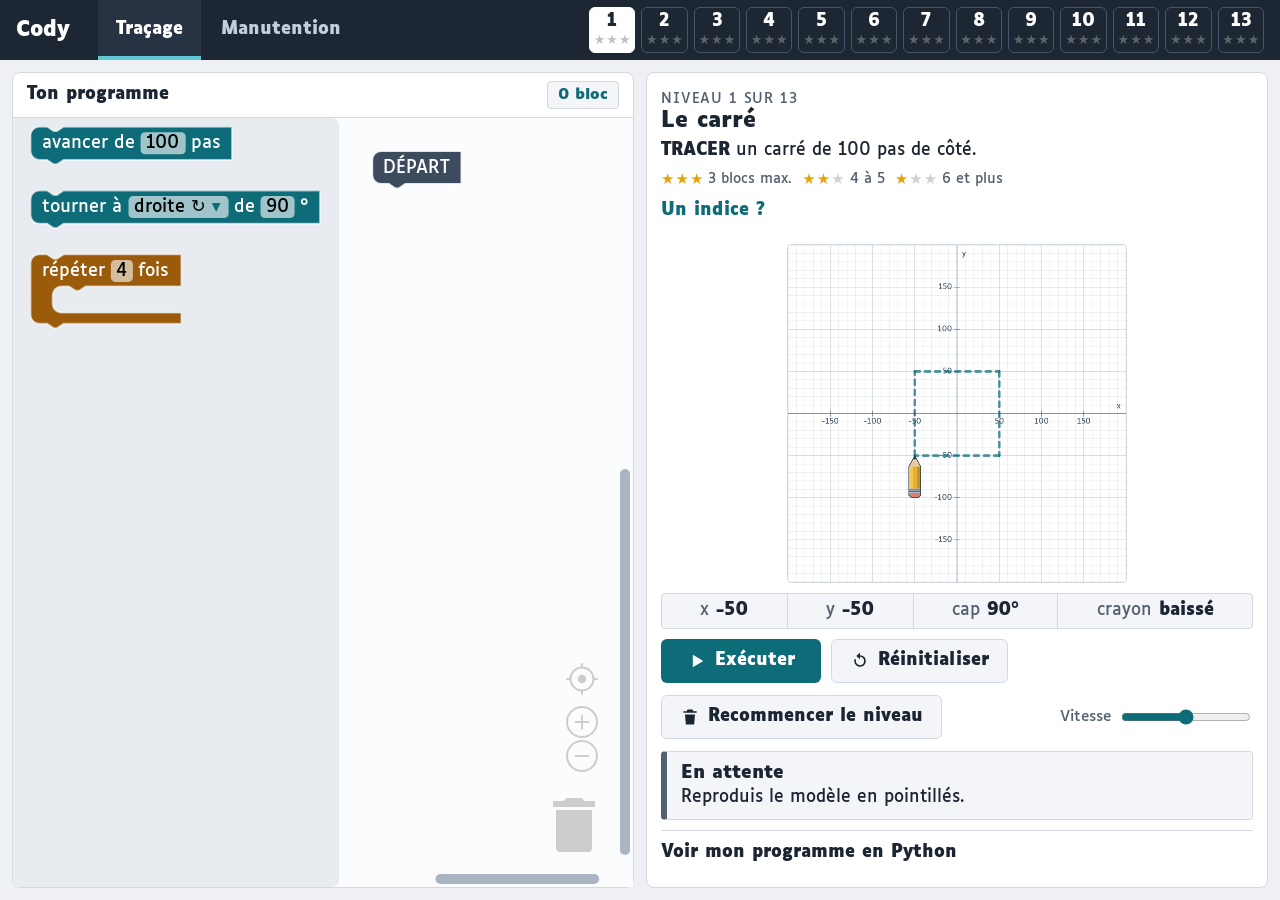
==== index.html @ 6911314e "Cody : ateliers Traçage et Manutention, déploiement Docker - Traçage : 13 niveaux par difficulté cro" ====
<!DOCTYPE html>
<html lang="fr">
<head>
<meta charset="utf-8">
<meta name="viewport" content="width=device-width, initial-scale=1">
<title>Cody — Traçage</title>
<link rel="icon" href="data:,">
<link rel="stylesheet" href="tortue.css">
</head>
<body>
<header class="barre">
  <h1>Cody</h1>
  <nav class="onglets" aria-label="Ateliers">
    <a href="index.html" aria-current="page">Traçage</a>
    <a href="manutention.html">Manutention</a>
  </nav>
  <nav class="niveaux" id="niveaux" aria-label="Niveaux"></nav>
</header>

<main class="jeu">
  <section class="carte" aria-labelledby="titre-prog">
    <div class="carte-tete">
      <h2 id="titre-prog">Ton programme</h2>
      <span class="compteur" id="compteur">0 bloc</span>
    </div>
    <div id="blockly" class="zone-blocs"></div>
  </section>

  <section class="carte carte-travail" aria-labelledby="titre-niveau">
    <div class="consigne">
      <p class="niv-num" id="niv-num">Niveau 1</p>
      <h2 id="titre-niveau">Le carré</h2>
      <p id="texte-niveau"></p>
      <ul class="bareme" id="bareme" aria-label="Barème"></ul>
      <details class="indice" id="bloc-indice"><summary>Un indice ?</summary><p id="texte-indice"></p></details>
    </div>
    <div class="plateau">
      <div class="scene" id="scene">
        <canvas id="c-fond" width="800" height="800" aria-hidden="true"></canvas>
        <canvas id="c-encre" width="800" height="800" aria-hidden="true"></canvas>
        <canvas id="c-dessus" width="800" height="800" role="img" aria-label="Zone de dessin"></canvas>
      </div>
    </div>
    <dl class="releve">
      <div><dt>x</dt><dd id="etat-x">0</dd></div>
      <div><dt>y</dt><dd id="etat-y">0</dd></div>
      <div><dt>cap</dt><dd id="etat-cap">0°</dd></div>
      <div><dt>crayon</dt><dd id="etat-stylo">baissé</dd></div>
    </dl>
    <div class="commandes">
      <button class="btn btn-go" id="lancer" type="button">
        <svg viewBox="0 0 24 24" aria-hidden="true"><path d="M7 4.5v15l12.5-7.5z"/></svg>
        <span>Exécuter</span>
      </button>
      <button class="btn btn-sec" id="effacer" type="button">
        <svg viewBox="0 0 24 24" aria-hidden="true"><path d="M12 5a7 7 0 1 1-6.6 4.7l1.9.6A5 5 0 1 0 12 7v3L7.5 6 12 2z"/></svg>
        <span>Réinitialiser</span>
      </button>
      <button class="btn btn-sec btn-vider" id="vider" type="button">
        <svg viewBox="0 0 24 24" aria-hidden="true"><path d="M9 3h6l1 2h4v2H4V5h4zM6 9h12l-1 12H7z"/></svg>
        <span>Recommencer le niveau</span>
      </button>
      <label class="vitesse">Vitesse
        <input type="range" id="vitesse" min="1" max="5" value="3">
      </label>
    </div>
    <div class="verdict info" id="verdict" aria-live="polite"></div>
    <details class="python">
      <summary>Voir mon programme en Python</summary>
      <div class="python-in">
        <button class="btn btn-mini" id="copier" type="button">Copier</button>
        <pre><code id="code-python"></code></pre>
      </div>
    </details>
  </section>
</main>

<script src="js/blockly_compressed.js"></script>
<script src="js/blockly-fr.js"></script>
<script src="js/atelier.js"></script>
<script src="js/tortue.js"></script>
</body>
</html>
---- tortue.css ----
/*
VOICE  outil d'atelier : sobre, précis, pour des préados, des ados et des adultes.
IDEA   une table traçante et un portique de manutention, avec leurs relevés en direct.
COLOUR ardoise et blanc cassé, un accent bleu pétrole ; vert et rouge réservés au résultat.
TYPE   Luciole partout (lisibilité, élèves dyslexiques), comme dans PlayTP.
*/
@font-face{font-family:Luciole;src:url(fonts/Luciole-Regular.woff2) format("woff2");font-weight:400;font-display:swap}
@font-face{font-family:Luciole;src:url(fonts/Luciole-Bold.woff2) format("woff2");font-weight:700;font-display:swap}
:root{color-scheme:light dark;
  --bg:light-dark(#eef0f3,#0e131a);--carte:light-dark(#ffffff,#181f29);--ink:light-dark(#1c2532,#e5eaf1);
  --doux:light-dark(#53606f,#a3b0c1);--trait:light-dark(#d3d9e1,#2c3746);--fond2:light-dark(#f3f5f8,#212a36);
  --barre:#1d2633;--accent:light-dark(#0e6b78,#5fc8d4);--accent-plein:#0e6b78;
  --ok:light-dark(#176b40,#66d49a);--ok-fond:light-dark(#e6f4ec,#13281e);
  --ko:light-dark(#a82d22,#ff9488);--ko-fond:light-dark(#fbeae8,#2f1a19)}
:root[data-theme=light]{color-scheme:light}:root[data-theme=dark]{color-scheme:dark}
*{box-sizing:border-box;min-width:0}
body{margin:0;background:var(--bg);color:var(--ink);font:17px/1.45 Luciole,system-ui,sans-serif;
  height:100vh;display:flex;flex-direction:column}
h1,h2{margin:0;line-height:1.15;text-wrap:balance}
button,input{font:inherit}
a:focus-visible,button:focus-visible,summary:focus-visible,input:focus-visible{outline:3px solid #f2b633;outline-offset:2px}

/* Barre du haut */
.barre{background:var(--barre);color:#fff;display:flex;flex-wrap:wrap;align-items:stretch;gap:4px 28px;padding:0 16px;min-height:60px}
.barre h1{font-size:21px;align-self:center}
.onglets{display:flex;gap:2px}
.onglets a{display:flex;align-items:center;padding:0 18px;min-height:2.75rem;color:#c4cedb;text-decoration:none;
  font-weight:700;border-bottom:4px solid transparent;border-top:4px solid transparent}
.onglets a:hover{color:#fff;background:#273243}
.onglets a[aria-current=page]{color:#fff;border-bottom-color:#5fc8d4;background:#273243}
.niveaux{display:flex;flex-wrap:wrap;gap:6px;margin-left:auto;align-self:center;padding:6px 0}
.niv{display:grid;justify-items:center;align-content:center;gap:4px;width:2.9rem;height:2.9rem;border-radius:6px;
  border:1px solid #46556b;background:transparent;color:#fff;font-weight:700;cursor:pointer;line-height:1;padding:0}
.niv:hover{border-color:#9fb2cb}
.niv[aria-current=true]{background:#fff;color:var(--barre);border-color:#fff}
/* Menus de niveaux (manutention) */
.niv.niv-intro{width:auto;padding:0 16px}
.barre{position:relative;z-index:30}
.menu{position:relative}
.menu summary{list-style:none;display:flex;align-items:center;gap:10px;min-height:2.75rem;padding:0 16px;border:1px solid #46556b;border-radius:6px;color:#fff;font-weight:700;cursor:pointer}
.menu summary::-webkit-details-marker{display:none}
.menu summary::after{content:"";border:5px solid transparent;border-top-color:currentColor;margin-top:5px}
.menu[open] summary::after{border-top-color:transparent;border-bottom-color:currentColor;margin-top:-5px}
.menu summary:hover{border-color:#9fb2cb}
.menu-courant summary{background:#fff;color:var(--barre);border-color:#fff}
.menu-score{font-size:13px;font-weight:400;opacity:.75}
.menu-liste{position:absolute;right:0;top:calc(100% + 6px);min-width:21rem;padding:6px;display:grid;gap:2px;background:var(--carte);color:var(--ink);border:1px solid var(--trait);border-radius:8px;box-shadow:0 12px 30px rgba(0,0,0,.45);max-height:calc(100vh - 80px);overflow-y:auto}
.menu-niveau{display:grid;grid-template-columns:2rem 1fr auto;align-items:center;gap:10px;min-height:2.75rem;padding:0 10px;border:1px solid transparent;border-radius:6px;background:transparent;color:inherit;text-align:left;cursor:pointer}
.menu-niveau:hover{background:var(--fond2);border-color:var(--accent)}
.menu-niveau[aria-current=true]{background:var(--accent-plein);color:#fff}
.menu-numero{font-weight:700;text-align:center}
.menu-titre{white-space:nowrap}
.menu-niveau .etoiles i{font-size:15px}

/* Score : 3 étoiles */
.etoiles{display:inline-flex;gap:1px;line-height:1}
.etoiles i{font-style:normal;font-size:13px;color:currentColor;opacity:.28}
.etoiles i.pleine{opacity:1;color:#e5a50a}

.bareme{list-style:none;margin:4px 0 0;padding:0;display:flex;flex-wrap:wrap;justify-content:center;gap:2px 10px;font-size:14px;color:var(--doux)}
.bareme[hidden]{display:none}
.bareme li{display:flex;align-items:center;gap:5px;white-space:nowrap}
.bareme .etoiles i{font-size:15px}
.consigne .bareme{justify-content:flex-start;margin-top:6px}

/* Zone de travail */
.jeu{flex:1;min-height:0;display:grid;grid-template-columns:minmax(0,1fr) minmax(0,1fr);gap:12px;padding:12px}
.carte{background:var(--carte);border:1px solid var(--trait);border-radius:8px;display:flex;flex-direction:column;min-height:0}
.carte-tete{display:flex;justify-content:space-between;align-items:center;padding:8px 14px;border-bottom:1px solid var(--trait)}
.carte-tete h2{font-size:17px}
.compteur{font-weight:700;color:var(--accent);border:1px solid var(--trait);background:var(--fond2);border-radius:4px;padding:2px 10px;font-size:15px}
.zone-blocs{flex:1;min-height:320px}

.carte-travail{padding:12px 14px;gap:10px;overflow-y:auto}
.carte-travail>*{flex-shrink:0}
.consigne-ligne{display:flex;gap:16px;align-items:flex-start;justify-content:space-between}
.niv-num{margin:0;color:var(--doux);font-size:14px;text-transform:uppercase;letter-spacing:.06em}
.consigne h2{font-size:22px}
.consigne>p{margin:4px 0 0;max-width:70ch}
.indice summary{cursor:pointer;color:var(--accent);font-weight:700;min-height:2.75rem;display:flex;align-items:center}
.indice p{margin:0 0 4px;color:var(--doux)}

/* La scène prend toute la place restante */
.carte-travail>.plateau{flex:1 1 0;min-height:300px;container-type:size;display:grid;place-items:center}
.scene{position:relative;width:min(100cqw,100cqh);aspect-ratio:1;border:1px solid var(--trait);border-radius:4px;overflow:hidden}
.scene canvas{position:absolute;inset:0;width:100%;height:100%}
.scene-large{width:min(100cqw,240cqh);aspect-ratio:12/5}
.scene canvas[hidden]{display:none}
.scene-large:has(.vue-3d:not([hidden])){width:100cqw;height:100cqh;aspect-ratio:auto}
.vue-3d{cursor:grab;touch-action:none}
.vue-3d:active{cursor:grabbing}
.aide-3d{position:absolute;right:8px;top:6px;margin:0;font-size:13px;color:#fff;background:rgba(15,20,28,.65);border-radius:4px;padding:1px 8px;pointer-events:none}
.aide-3d[hidden]{display:none}

.releve{display:flex;flex-wrap:wrap;margin:0;border:1px solid var(--trait);border-radius:4px;background:var(--fond2)}
.releve div{flex:1 1 auto;display:flex;gap:7px;justify-content:center;white-space:nowrap;padding:5px 10px;border-left:1px solid var(--trait)}
.releve dd{white-space:pre}
.releve div:first-child{border-left:0}
.releve dt{color:var(--doux)}
.releve dd{margin:0;font-weight:700;font-variant-numeric:tabular-nums}

.commandes{display:flex;flex-wrap:wrap;gap:10px;align-items:center}
.btn{display:inline-flex;align-items:center;gap:8px;min-height:2.75rem;padding:0 18px;border-radius:6px;
  border:1px solid transparent;cursor:pointer;font-weight:700}
.btn svg{width:20px;height:20px;fill:currentColor}
.btn-go{background:var(--accent-plein);color:#fff;min-width:10rem;justify-content:center}
.btn-go:hover{background:#0b5964}
.btn-go[aria-pressed=true]{background:#3d4b5f}
.btn-sec,.btn-mini{background:var(--fond2);color:var(--ink);border-color:var(--trait)}
.btn-sec:hover,.btn-mini:hover{border-color:var(--accent)}
.btn-vider.a-confirmer{background:var(--ko-fond);color:var(--ko);border-color:var(--ko)}
.btn-mini{font-size:15px;padding:0 14px}
.vitesse{display:flex;align-items:center;gap:8px;margin-left:auto;color:var(--doux);font-size:15px}
.vitesse input{width:130px;accent-color:var(--accent-plein);min-height:2.75rem}

/* Panneau de résultat */
.verdict{display:flex;align-items:center;justify-content:space-between;gap:16px;min-height:3.6rem;padding:8px 14px;
  border:1px solid var(--trait);border-left:6px solid var(--doux);border-radius:4px;background:var(--fond2)}
.verdict-textes{display:grid}
.verdict strong{font-size:18px}
.verdict.alerte{border-left-color:#e5a50a;background:light-dark(#fdf3d6,#33290f)}
.verdict.alerte strong{color:light-dark(#7a5600,#ffd23f)}
.verdict.ok{border-left-color:var(--ok);background:var(--ok-fond)}
.verdict.ok strong{color:var(--ok)}
.verdict.ko{border-left-color:var(--ko);background:var(--ko-fond)}
.verdict.ko strong{color:var(--ko)}
.verdict .etoiles{gap:4px}
.verdict .etoiles i{font-size:30px}

.python{border-top:1px solid var(--trait)}
.python summary{cursor:pointer;font-weight:700;min-height:2.75rem;display:flex;align-items:center}
.python-in{position:relative}
.python-in .btn-mini{position:absolute;top:8px;right:8px;background:#26313f;color:#fff;border-color:#46556b}
.python pre{margin:0;background:#111821;color:#d9e6f2;border-radius:4px;padding:12px 14px;overflow:auto;
  font:15px/1.5 ui-monospace,Consolas,monospace;min-height:80px;max-height:40vh}

/* Manutention : vignette de l'objectif */
.objectif{margin:0;flex:0 0 min(22rem,45%)}
.objectif canvas{display:block;width:100%;height:auto;border:1px solid var(--trait);border-radius:4px}
.objectif figcaption{font-size:14px;color:var(--doux);text-align:center;font-weight:700}

@media (max-width:1000px){
  body{height:auto;display:block}
  .jeu{grid-template-columns:minmax(0,1fr)}
  .carte-travail{order:-1}
  .zone-blocs{height:480px}
  .carte-travail>.plateau{flex:none;height:70vw}
}

/* Page d'explications (niveau 0) */
.jeu[hidden],.intro[hidden]{display:none}
.intro{flex:1;min-height:0;overflow-y:auto;display:flex;padding:16px}
.intro-page{width:100%;max-width:1660px;margin:auto;text-align:center;font-size:20px;line-height:1.7}
.intro h2{font-size:38px}
.intro h3{margin:0 0 10px;font-size:22px;color:var(--accent)}
.intro p{margin:4px 0}
.intro .intro-chapeau{margin-top:10px;color:var(--doux)}
.intro-regle{margin:28px auto 0;max-width:860px;padding:22px 30px;border-radius:12px;border:2px solid #e5a50a;background:var(--carte)}
.intro .intro-regle h3{color:var(--ink);font-size:28px}
.intro-cartes{display:grid;grid-template-columns:minmax(0,1fr) minmax(0,2.75fr) minmax(0,1fr);gap:24px;margin-top:30px;text-align:left}
.intro-cartes .carte{padding:20px 24px;display:block}
.intro-cartes dl{margin:0}
.intro-cartes dt{font-weight:700}
.intro-cartes dd{margin:0 0 12px;color:var(--doux);line-height:1.45}
.intro-cartes dd:last-child{margin-bottom:0}
.intro-postes{list-style:none;margin:0;padding:0}
.intro-postes li{display:flex;align-items:center;gap:14px;margin-bottom:14px;font-size:17px;line-height:1.4}
.intro-postes li:last-child{margin-bottom:0}
.intro-postes svg{flex:0 0 108px;width:108px}
.intro .intro-etoiles{margin-top:30px}
.intro-etoiles span{color:#e5a50a;margin-right:8px}
.intro .btn-go{margin:24px auto 0;display:flex;font-size:20px;min-height:3.25rem;padding:0 34px}
@media (max-width:1000px){.intro-cartes{grid-template-columns:minmax(0,1fr)}}

/* Écran de réussite */
.fete{border:0;padding:0;margin:0;width:100vw;height:100vh;max-width:100vw;max-height:100vh;background:transparent;color:var(--ink);overflow:hidden}
.fete[open]{display:grid;place-items:center}
.fete::backdrop{background:rgba(8,12,18,.72)}
.fete canvas{position:fixed;inset:0;width:100%;height:100%;pointer-events:none}
.fete-carte{background:var(--carte);border:1px solid var(--trait);border-radius:16px;padding:26px 48px 30px;text-align:center;min-width:min(42rem,92vw);animation:fete-carte .3s ease-out both}
.fete-carte h2{font-size:34px;margin-top:6px}
.fete-carte p{margin:6px 0 22px;color:var(--doux)}
.fete .etoiles{gap:14px}
.fete .etoiles i{font-size:128px;line-height:1.05;animation:fete-etoile .55s cubic-bezier(.2,1.6,.4,1) both}
.fete .etoiles i:nth-child(2){animation-delay:.22s;font-size:160px}
.fete .etoiles i:nth-child(3){animation-delay:.44s}
.fete .etoiles{align-items:flex-end}
.fete .etoiles i.pleine{color:#f2b012}
.fete-boutons{display:flex;gap:14px;justify-content:center;flex-wrap:wrap}
.fete-boutons .btn{min-height:3.25rem;min-width:12rem;justify-content:center;font-size:19px}
@keyframes fete-etoile{from{transform:scale(.1) rotate(-40deg);opacity:0}}
@keyframes fete-carte{from{transform:scale(.85);opacity:0}}

/* Blockly : police et zone */
.blocklyText,.blocklyFlyoutLabelText{font-family:Luciole,system-ui,sans-serif!important}
.blocklyMainBackground{stroke:none}
.cody-sinon{fill:#701c42;stroke:rgba(255,255,255,.85);stroke-width:1.6px}
.blocklyHighlighted>.cody-sinon{stroke:#ffd23f;stroke-width:4.5px}
.blocklyDisabled>.cody-sinon,.blocklyDisabledPattern>.cody-sinon{display:none}
/* Contour clair autour de chaque bloc : les imbrications se voient, même entre blocs de même couleur */
.blocklyDraggable:not(.blocklyDisabled)>.blocklyPath{stroke:rgba(255,255,255,.85);stroke-width:1.6px}
.blocklyFlyout .blocklyDraggable>.blocklyPath{stroke:rgba(255,255,255,.55)}
/* Bloc en cours ou fautif : cadre jaune épais, texte toujours lisible (le voile par défaut l'effaçait) */
.blocklyHighlighted>.blocklyPath{filter:none!important;stroke:#ffd23f!important;stroke-width:4.5px!important}
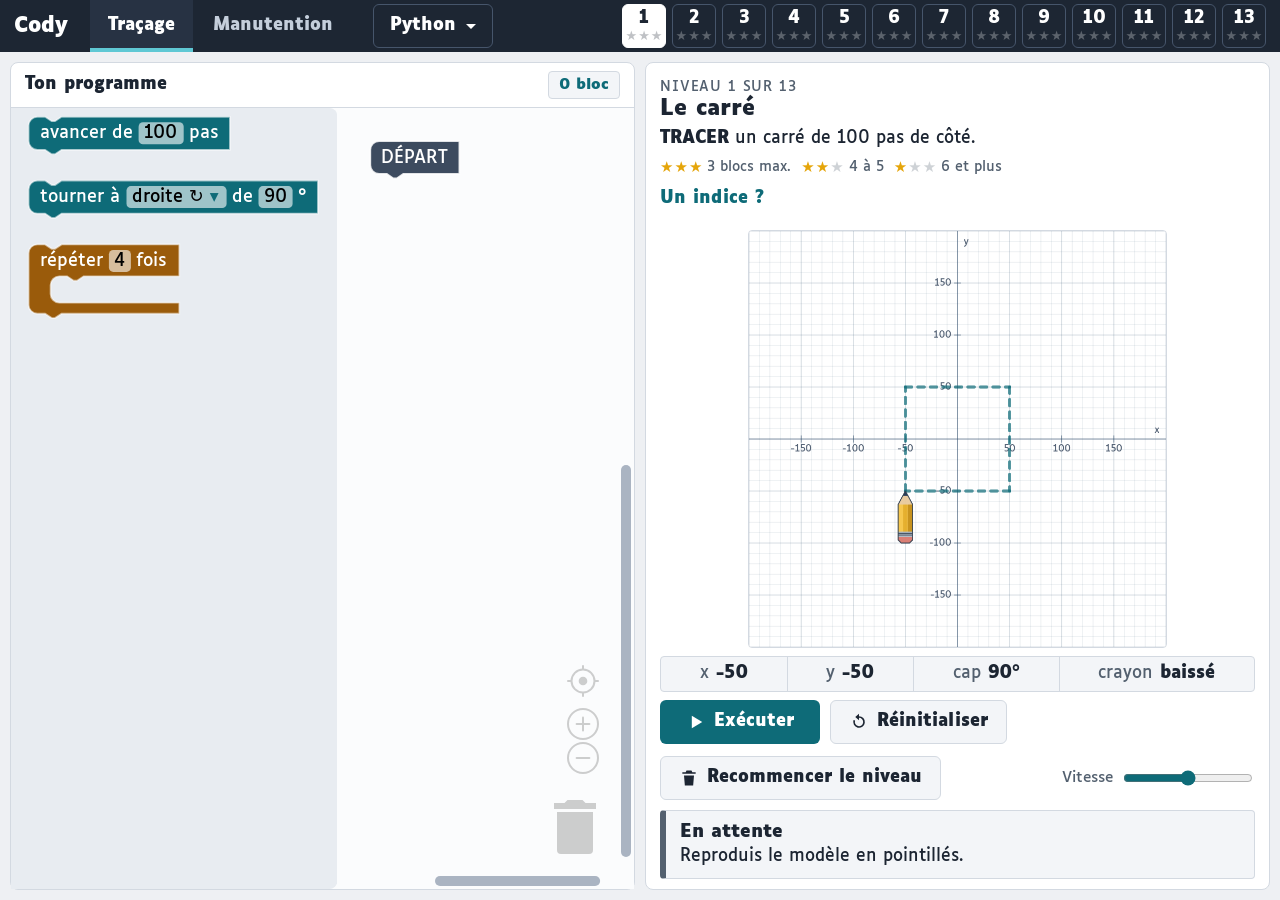
==== commit bf3869cf: "Plus de place pour la scène : barre plus basse, Python dans la barre, blocs plus petits (manutention" ====
--- a/index.html
+++ b/index.html
@@ -14,6 +14,14 @@
     <a href="index.html" aria-current="page">Traçage</a>
     <a href="manutention.html">Manutention</a>
   </nav>
+  <!-- Le programme en Python : dans la barre, pour laisser la place à la scène -->
+  <details class="menu menu-python">
+    <summary>Python</summary>
+    <div class="menu-liste python-in">
+      <button class="btn btn-mini" id="copier" type="button">Copier</button>
+      <pre><code id="code-python"></code></pre>
+    </div>
+  </details>
   <nav class="niveaux" id="niveaux" aria-label="Niveaux"></nav>
 </header>
 
@@ -65,13 +73,6 @@
       </label>
     </div>
     <div class="verdict info" id="verdict" aria-live="polite"></div>
-    <details class="python">
-      <summary>Voir mon programme en Python</summary>
-      <div class="python-in">
-        <button class="btn btn-mini" id="copier" type="button">Copier</button>
-        <pre><code id="code-python"></code></pre>
-      </div>
-    </details>
   </section>
 </main>
 
--- a/tortue.css
+++ b/tortue.css
@@ -21,15 +21,15 @@
 a:focus-visible,button:focus-visible,summary:focus-visible,input:focus-visible{outline:3px solid #f2b633;outline-offset:2px}
 
 /* Barre du haut */
-.barre{background:var(--barre);color:#fff;display:flex;flex-wrap:wrap;align-items:stretch;gap:4px 28px;padding:0 16px;min-height:60px}
+.barre{background:var(--barre);color:#fff;display:flex;flex-wrap:wrap;align-items:stretch;gap:4px 22px;padding:0 14px;min-height:52px}
 .barre h1{font-size:21px;align-self:center}
 .onglets{display:flex;gap:2px}
 .onglets a{display:flex;align-items:center;padding:0 18px;min-height:2.75rem;color:#c4cedb;text-decoration:none;
   font-weight:700;border-bottom:4px solid transparent;border-top:4px solid transparent}
 .onglets a:hover{color:#fff;background:#273243}
 .onglets a[aria-current=page]{color:#fff;border-bottom-color:#5fc8d4;background:#273243}
-.niveaux{display:flex;flex-wrap:wrap;gap:6px;margin-left:auto;align-self:center;padding:6px 0}
-.niv{display:grid;justify-items:center;align-content:center;gap:4px;width:2.9rem;height:2.9rem;border-radius:6px;
+.niveaux{display:flex;flex-wrap:wrap;gap:6px;margin-left:auto;align-self:center;padding:4px 0}
+.niv{display:grid;justify-items:center;align-content:center;gap:3px;width:2.75rem;height:2.75rem;border-radius:6px;
   border:1px solid #46556b;background:transparent;color:#fff;font-weight:700;cursor:pointer;line-height:1;padding:0}
 .niv:hover{border-color:#9fb2cb}
 .niv[aria-current=true]{background:#fff;color:var(--barre);border-color:#fff}
@@ -64,14 +64,16 @@
 .consigne .bareme{justify-content:flex-start;margin-top:6px}
 
 /* Zone de travail */
-.jeu{flex:1;min-height:0;display:grid;grid-template-columns:minmax(0,1fr) minmax(0,1fr);gap:12px;padding:12px}
+.jeu{flex:1;min-height:0;display:grid;grid-template-columns:minmax(0,1fr) minmax(0,1fr);gap:10px;padding:10px}
+/* Manutention : la scène 3D prend plus de largeur que les blocs */
+.jeu-scene{grid-template-columns:minmax(0,5fr) minmax(0,7fr)}
 .carte{background:var(--carte);border:1px solid var(--trait);border-radius:8px;display:flex;flex-direction:column;min-height:0}
 .carte-tete{display:flex;justify-content:space-between;align-items:center;padding:8px 14px;border-bottom:1px solid var(--trait)}
 .carte-tete h2{font-size:17px}
 .compteur{font-weight:700;color:var(--accent);border:1px solid var(--trait);background:var(--fond2);border-radius:4px;padding:2px 10px;font-size:15px}
 .zone-blocs{flex:1;min-height:320px}
 
-.carte-travail{padding:12px 14px;gap:10px;overflow-y:auto}
+.carte-travail{padding:10px 14px;gap:8px;overflow-y:auto}
 .carte-travail>*{flex-shrink:0}
 .consigne-ligne{display:flex;gap:16px;align-items:flex-start;justify-content:space-between}
 .niv-num{margin:0;color:var(--doux);font-size:14px;text-transform:uppercase;letter-spacing:.06em}
@@ -91,6 +93,27 @@
 .vue-3d:active{cursor:grabbing}
 .aide-3d{position:absolute;right:8px;top:6px;margin:0;font-size:13px;color:#fff;background:rgba(15,20,28,.65);border-radius:4px;padding:1px 8px;pointer-events:none}
 .aide-3d[hidden]{display:none}
+
+/* Vue 3D sur un second écran : bouton dans la scène, encart à sa place, fenêtre vue.html */
+.vers-ecran{position:absolute;left:8px;top:6px;min-height:2.75rem;background:rgba(15,20,28,.72);color:#fff;border-color:#46556b}
+.vers-ecran:hover{background:rgba(15,20,28,.9)}
+.vers-ecran[hidden],.deportee[hidden]{display:none}
+.carte-travail>.plateau:has(.deportee:not([hidden])){flex:none;min-height:0;container-type:normal}
+.deportee{display:flex;flex-wrap:wrap;align-items:center;justify-content:space-between;gap:8px 16px;width:100%;
+  padding:8px 12px;border:1px dashed var(--trait);border-radius:4px;background:var(--fond2)}
+.deportee p{margin:0;color:var(--doux)}
+.page-vue{background:#1a2029}
+.vue-seule{position:relative;flex:1;overflow:hidden}
+.vue-seule canvas{position:absolute;inset:0;width:100%;height:100%}
+.vue-seule canvas[hidden]{display:none}
+.vue-titre{position:absolute;left:12px;top:8px;margin:0;color:#fff;font-weight:700;font-size:20px;
+  background:rgba(15,20,28,.65);border-radius:4px;padding:2px 10px;pointer-events:none}
+.vue-titre:empty{display:none}
+.vue-message{position:absolute;inset:0;margin:0;display:grid;place-items:center;color:#e5eaf1;font-size:20px;text-align:center;padding:20px}
+.vue-message[hidden]{display:none}
+.vue-outils{position:absolute;right:8px;top:6px;display:flex;align-items:center;gap:10px}
+.vue-outils .aide-3d{position:static}
+.vue-outils .btn-mini{background:rgba(15,20,28,.72);color:#fff;border-color:#46556b}
 
 .releve{display:flex;flex-wrap:wrap;margin:0;border:1px solid var(--trait);border-radius:4px;background:var(--fond2)}
 .releve div{flex:1 1 auto;display:flex;gap:7px;justify-content:center;white-space:nowrap;padding:5px 10px;border-left:1px solid var(--trait)}
@@ -127,12 +150,13 @@
 .verdict .etoiles{gap:4px}
 .verdict .etoiles i{font-size:30px}
 
-.python{border-top:1px solid var(--trait)}
-.python summary{cursor:pointer;font-weight:700;min-height:2.75rem;display:flex;align-items:center}
+/* Python : menu de la barre du haut */
+.menu-python{align-self:center}
+.menu-python .menu-liste{position:absolute;left:0;right:auto;width:min(46rem,92vw);padding:8px;display:block}
 .python-in{position:relative}
-.python-in .btn-mini{position:absolute;top:8px;right:8px;background:#26313f;color:#fff;border-color:#46556b}
-.python pre{margin:0;background:#111821;color:#d9e6f2;border-radius:4px;padding:12px 14px;overflow:auto;
-  font:15px/1.5 ui-monospace,Consolas,monospace;min-height:80px;max-height:40vh}
+.python-in .btn-mini{position:absolute;top:16px;right:20px;background:#26313f;color:#fff;border-color:#46556b}
+.python-in pre{margin:0;background:#111821;color:#d9e6f2;border-radius:4px;padding:12px 14px;overflow:auto;
+  font:15px/1.5 ui-monospace,Consolas,monospace;min-height:80px;max-height:70vh}
 
 /* Manutention : vignette de l'objectif */
 .objectif{margin:0;flex:0 0 min(22rem,45%)}
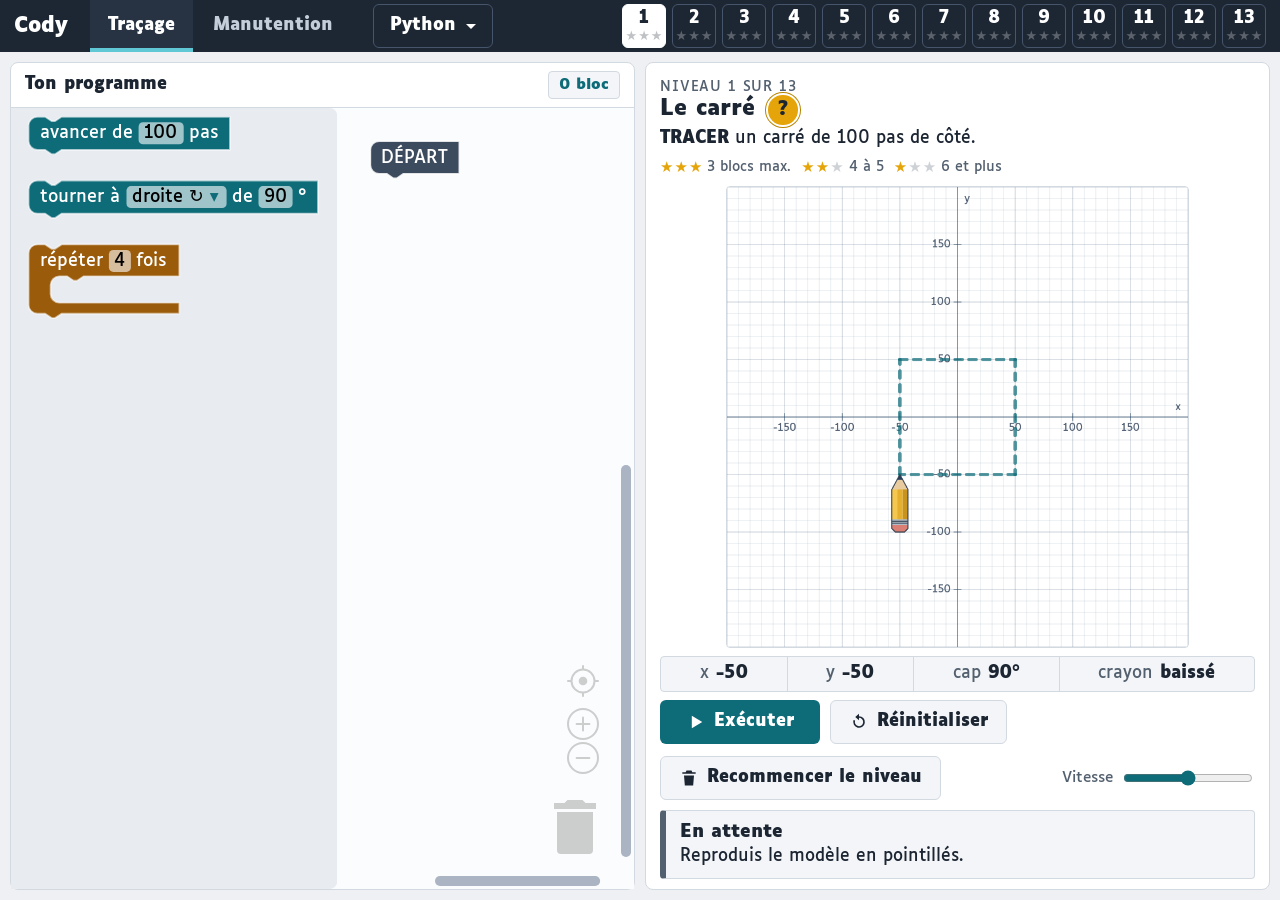
==== commit d48941f9: "Indice dans une fenêtre (bouton « ? » près du titre), Objectif et barème sur une ligne Co-Authored-B" ====
--- a/index.html
+++ b/index.html
@@ -37,10 +37,10 @@
   <section class="carte carte-travail" aria-labelledby="titre-niveau">
     <div class="consigne">
       <p class="niv-num" id="niv-num">Niveau 1</p>
-      <h2 id="titre-niveau">Le carré</h2>
+      <div class="titre-ligne"><h2 id="titre-niveau">Le carré</h2>
+        <button class="btn-indice" id="indice" type="button" aria-label="Un indice ?" title="Un indice ?"><span aria-hidden="true">?</span></button></div>
       <p id="texte-niveau"></p>
       <ul class="bareme" id="bareme" aria-label="Barème"></ul>
-      <details class="indice" id="bloc-indice"><summary>Un indice ?</summary><p id="texte-indice"></p></details>
     </div>
     <div class="plateau">
       <div class="scene" id="scene">
--- a/tortue.css
+++ b/tortue.css
@@ -79,8 +79,21 @@
 .niv-num{margin:0;color:var(--doux);font-size:14px;text-transform:uppercase;letter-spacing:.06em}
 .consigne h2{font-size:22px}
 .consigne>p{margin:4px 0 0;max-width:70ch}
-.indice summary{cursor:pointer;color:var(--accent);font-weight:700;min-height:2.75rem;display:flex;align-items:center}
-.indice p{margin:0 0 4px;color:var(--doux)}
+/* Indice : « ? » coloré à droite du titre. Cible de 2,75rem, mais marges négatives : la ligne
+   garde la hauteur du titre. */
+.titre-ligne{display:flex;align-items:center;gap:6px}
+.btn-indice{flex:none;display:grid;place-items:center;width:2.75rem;height:2.75rem;margin:-.6rem 0;padding:0;
+  border:0;background:transparent;cursor:pointer}
+.btn-indice span{display:grid;place-items:center;width:1.85rem;height:1.85rem;border-radius:50%;
+  background:#e5a50a;color:#1c2532;font-weight:700;font-size:19px;line-height:1;box-shadow:0 0 0 2px light-dark(#fff,#181f29),0 0 0 3px #b98500}
+.btn-indice:hover span{background:#f2b633}
+.btn-indice[hidden]{display:none}
+.indice-fenetre{border:0;padding:0;background:transparent;color:var(--ink);max-width:min(40rem,92vw)}
+.indice-fenetre::backdrop{background:rgba(8,12,18,.6)}
+.indice-carte{background:var(--carte);border:1px solid var(--trait);border-top:6px solid #e5a50a;border-radius:12px;
+  padding:22px 30px 24px;text-align:center}
+.indice-carte h2{font-size:24px}
+.indice-carte p{margin:12px 0 20px;font-size:20px;line-height:1.5}
 
 /* La scène prend toute la place restante */
 .carte-travail>.plateau{flex:1 1 0;min-height:300px;container-type:size;display:grid;place-items:center}
@@ -159,9 +172,13 @@
   font:15px/1.5 ui-monospace,Consolas,monospace;min-height:80px;max-height:70vh}
 
 /* Manutention : vignette de l'objectif */
-.objectif{margin:0;flex:0 0 min(22rem,45%)}
+.objectif{margin:0;flex:0 0 min(23rem,45%)}
 .objectif canvas{display:block;width:100%;height:auto;border:1px solid var(--trait);border-radius:4px}
 .objectif figcaption{font-size:14px;color:var(--doux);text-align:center;font-weight:700}
+/* « Objectif » et le barème sur une seule ligne sous la vignette */
+.objectif-pied{display:flex;flex-wrap:wrap;align-items:center;justify-content:center;gap:2px 12px;margin-top:3px}
+.objectif-pied .bareme{margin:0;gap:2px 8px;font-size:13px;font-weight:400}
+.objectif-pied .bareme .etoiles i{font-size:13px}
 
 @media (max-width:1000px){
   body{height:auto;display:block}
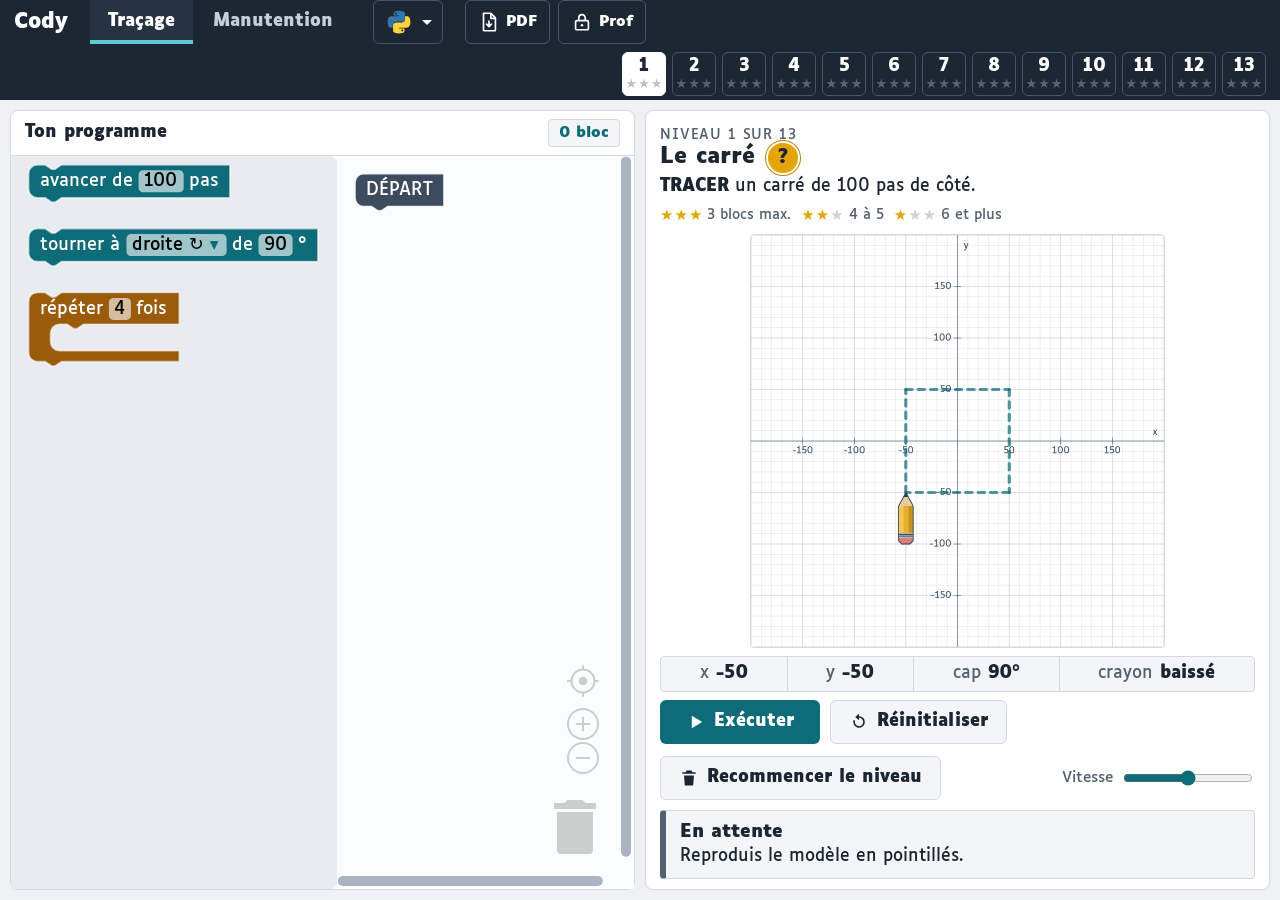
==== commit 989c060a: "PDF de l'élève, espace prof (solutions en PDF), logo Python - Bouton PDF : image des blocs de l'élèv" ====
--- a/index.html
+++ b/index.html
@@ -16,12 +16,14 @@
   </nav>
   <!-- Le programme en Python : dans la barre, pour laisser la place à la scène -->
   <details class="menu menu-python">
-    <summary>Python</summary>
+    <summary aria-label="Programme en Python" title="Ton programme en Python"><svg class="logo-python" viewBox="0 0 32 32" aria-hidden="true"><path fill="#3776ab" d="M15.8 2c-6.9 0-6.5 3-6.5 3v3.1h6.6V9H6.7S2 8.5 2 15.9s4.1 7.1 4.1 7.1h2.4v-3.4s-.1-4.1 4-4.1h6.9s3.9.1 3.9-3.8V5.2S23.9 2 15.8 2zm-3.8 2.2a1.25 1.25 0 1 1 0 2.5 1.25 1.25 0 0 1 0-2.5z"/><path fill="#ffd43b" d="M16.2 30c6.9 0 6.5-3 6.5-3v-3.1h-6.6V23h9.2s4.7.5 4.7-6.9-4.1-7.1-4.1-7.1h-2.4v3.4s.1 4.1-4 4.1h-6.9s-3.9-.1-3.9 3.8v6.5S8.1 30 16.2 30zm3.8-2.2a1.25 1.25 0 1 1 0-2.5 1.25 1.25 0 0 1 0 2.5z"/></svg></summary>
     <div class="menu-liste python-in">
       <button class="btn btn-mini" id="copier" type="button">Copier</button>
       <pre><code id="code-python"></code></pre>
     </div>
   </details>
+  <!-- PDF de l'élève et espace prof (boutons créés par atelier.js) -->
+  <div class="outils-export" id="outils-export"></div>
   <nav class="niveaux" id="niveaux" aria-label="Niveaux"></nav>
 </header>
 
@@ -78,6 +80,7 @@
 
 <script src="js/blockly_compressed.js"></script>
 <script src="js/blockly-fr.js"></script>
+<script src="js/export-pdf.js"></script>
 <script src="js/atelier.js"></script>
 <script src="js/tortue.js"></script>
 </body>
--- a/tortue.css
+++ b/tortue.css
@@ -106,10 +106,17 @@
 .vue-3d:active{cursor:grabbing}
 .aide-3d{position:absolute;right:8px;top:6px;margin:0;font-size:13px;color:#fff;background:rgba(15,20,28,.65);border-radius:4px;padding:1px 8px;pointer-events:none}
 .aide-3d[hidden]{display:none}
+/* Le navigateur dessine la 3D sans carte graphique (accélération matérielle coupée) */
+.alerte-3d{position:absolute;left:8px;right:8px;bottom:8px;display:flex;align-items:center;gap:12px;padding:8px 12px;
+  border-left:4px solid #e5a50a;border-radius:4px;background:rgba(40,32,10,.93);color:#fff;font-size:15px;line-height:1.35}
+.alerte-3d p{margin:0;flex:1}
+.alerte-3d strong{color:#ffd23f}
+.alerte-3d[hidden]{display:none}
 
 /* Vue 3D sur un second écran : bouton dans la scène, encart à sa place, fenêtre vue.html */
-.vers-ecran{position:absolute;left:8px;top:6px;min-height:2.75rem;background:rgba(15,20,28,.72);color:#fff;border-color:#46556b}
+.vers-ecran{position:absolute;left:8px;top:6px;min-height:2.75rem;width:3.75rem;padding:0;justify-content:center;background:rgba(15,20,28,.72);color:#fff;border-color:#46556b}
 .vers-ecran:hover{background:rgba(15,20,28,.9)}
+.btn.vers-ecran svg{width:40px;height:24px;fill:none}
 .vers-ecran[hidden],.deportee[hidden]{display:none}
 .carte-travail>.plateau:has(.deportee:not([hidden])){flex:none;min-height:0;container-type:normal}
 .deportee{display:flex;flex-wrap:wrap;align-items:center;justify-content:space-between;gap:8px 16px;width:100%;
@@ -165,6 +172,36 @@
 
 /* Python : menu de la barre du haut */
 .menu-python{align-self:center}
+.menu-python summary{padding:0 10px 0 12px}
+.logo-python{width:26px;height:26px;display:block}
+/* PDF de l'élève et espace prof : boutons de la barre */
+.outils-export{display:flex;gap:8px;align-self:center}
+.barre .btn-icone{background:transparent;color:#fff;border-color:#46556b;padding:0 12px;gap:6px}
+.barre .btn-icone:hover{border-color:#9fb2cb}
+.barre .btn-icone[aria-busy=true]{opacity:.6;cursor:progress}
+.btn-icone svg{width:22px;height:22px}
+/* Espace de travail caché qui dessine les blocs pour l'export */
+.export-blocs{position:fixed;left:-10000px;top:0;width:1600px;height:1600px;visibility:hidden}
+/* Espace prof */
+.prof{border:1px solid var(--trait);border-top:6px solid var(--accent-plein);border-radius:12px;padding:22px 28px 20px;
+  background:var(--carte);color:var(--ink);width:min(44rem,92vw);max-height:90vh}
+.prof::backdrop{background:rgba(8,12,18,.6)}
+.prof h2{margin:0 0 14px;font-size:24px}
+.prof-acces{display:flex;flex-wrap:wrap;align-items:center;gap:10px}
+.prof-acces input{min-height:2.75rem;padding:0 12px;font:inherit;border:1px solid var(--trait);border-radius:6px;background:var(--fond2);color:var(--ink)}
+.prof-erreur{flex-basis:100%;margin:0;color:var(--ko);font-weight:700}
+.prof-erreur:empty{display:none}
+.prof-aide{margin:0 0 10px;color:var(--doux)}
+.prof-actions{display:flex;gap:8px;margin-bottom:10px}
+.prof-liste{display:grid;grid-template-columns:repeat(auto-fill,minmax(19rem,1fr));gap:10px;max-height:52vh;overflow:auto;margin-bottom:14px}
+.prof-liste fieldset{margin:0;border:1px solid var(--trait);border-radius:8px;padding:8px 12px}
+.prof-liste legend{font-weight:700;padding:0 4px}
+.prof-liste label{display:flex;align-items:center;gap:8px;min-height:2rem;cursor:pointer}
+.prof-liste input{width:1.15rem;height:1.15rem;accent-color:var(--accent-plein)}
+.prof-etat{margin:10px 0 0;color:var(--doux)}
+.prof-etat:empty{display:none}
+.prof-choix[hidden],.prof-acces[hidden]{display:none}
+.prof-fermer{margin-top:16px}
 .menu-python .menu-liste{position:absolute;left:0;right:auto;width:min(46rem,92vw);padding:8px;display:block}
 .python-in{position:relative}
 .python-in .btn-mini{position:absolute;top:16px;right:20px;background:#26313f;color:#fff;border-color:#46556b}
@@ -175,8 +212,8 @@
 .objectif{margin:0;flex:0 0 min(23rem,45%)}
 .objectif canvas{display:block;width:100%;height:auto;border:1px solid var(--trait);border-radius:4px}
 .objectif figcaption{font-size:14px;color:var(--doux);text-align:center;font-weight:700}
-/* « Objectif » et le barème sur une seule ligne sous la vignette */
-.objectif-pied{display:flex;flex-wrap:wrap;align-items:center;justify-content:center;gap:2px 12px;margin-top:3px}
+/* « Objectif » et le barème sur une seule ligne, sous la consigne */
+.objectif-pied{display:flex;flex-wrap:wrap;align-items:center;justify-content:flex-start;gap:2px 12px;margin-top:6px;font-size:14px;color:var(--doux);font-weight:700}
 .objectif-pied .bareme{margin:0;gap:2px 8px;font-size:13px;font-weight:400}
 .objectif-pied .bareme .etoiles i{font-size:13px}
 
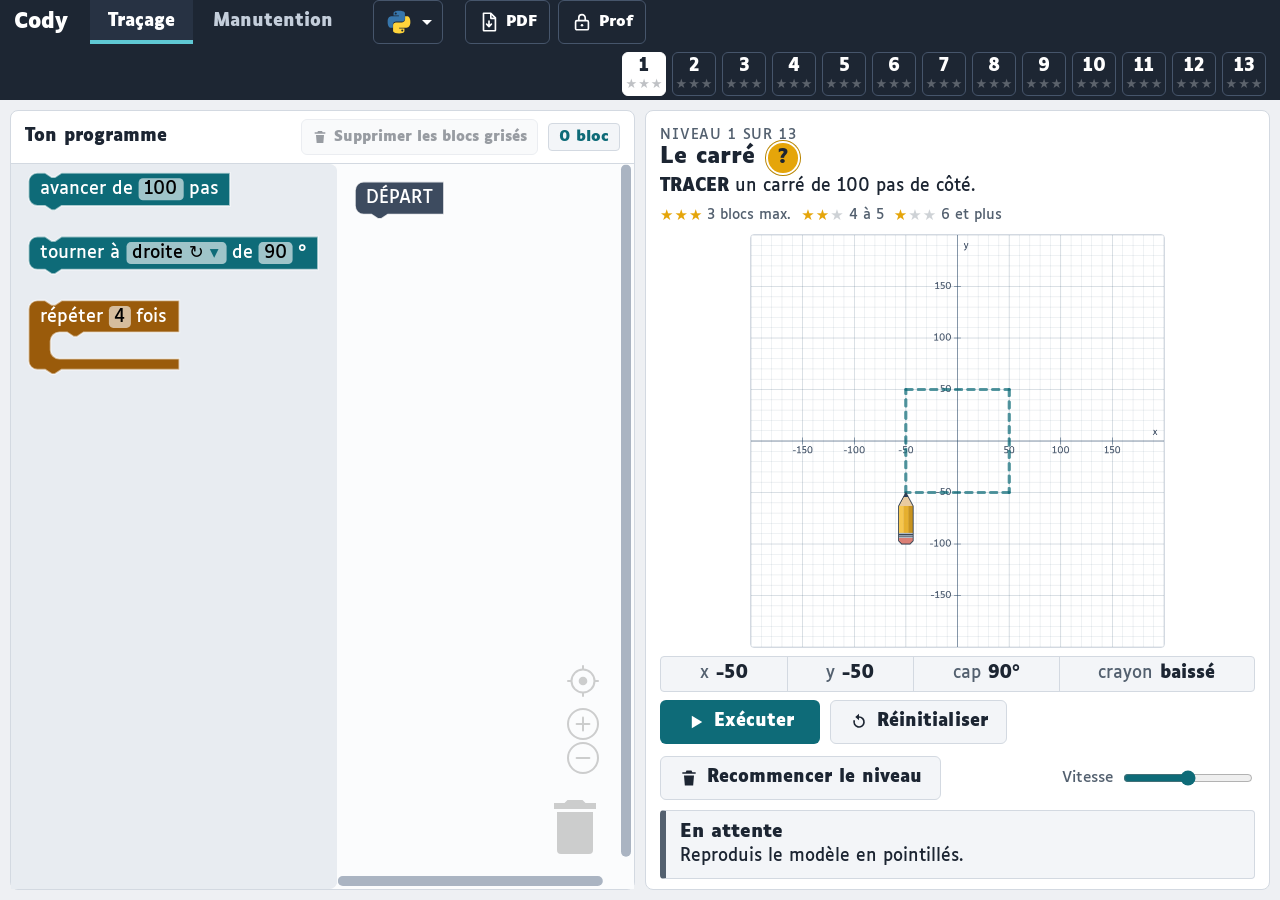
==== commit 4a95ed48: "Espace prof : appliquer la correction ; menus LVL1… ; supprimer les blocs grisés - Espace prof : bou" ====
--- a/index.html
+++ b/index.html
@@ -31,6 +31,10 @@
   <section class="carte" aria-labelledby="titre-prog">
     <div class="carte-tete">
       <h2 id="titre-prog">Ton programme</h2>
+      <button class="btn btn-mini btn-nettoyer" id="nettoyer" type="button" title="Supprimer les blocs grisés, qui ne sont pas accrochés à DÉPART">
+        <svg viewBox="0 0 24 24" aria-hidden="true"><path d="M9 3h6l1 2h4v2H4V5h4zM6 9h12l-1 12H7z"/></svg>
+        <span>Supprimer les blocs grisés</span>
+      </button>
       <span class="compteur" id="compteur">0 bloc</span>
     </div>
     <div id="blockly" class="zone-blocs"></div>
--- a/tortue.css
+++ b/tortue.css
@@ -43,7 +43,9 @@
 .menu[open] summary::after{border-top-color:transparent;border-bottom-color:currentColor;margin-top:-5px}
 .menu summary:hover{border-color:#9fb2cb}
 .menu-courant summary{background:#fff;color:var(--barre);border-color:#fff}
-.menu-score{font-size:13px;font-weight:400;opacity:.75}
+.menu-tete{display:flex;align-items:baseline;justify-content:space-between;gap:12px;padding:6px 10px 8px;margin-bottom:4px;border-bottom:1px solid var(--trait)}
+.menu-groupe{font-weight:700}
+.menu-score{font-size:13px;font-weight:400;color:var(--doux)}
 .menu-liste{position:absolute;right:0;top:calc(100% + 6px);min-width:21rem;padding:6px;display:grid;gap:2px;background:var(--carte);color:var(--ink);border:1px solid var(--trait);border-radius:8px;box-shadow:0 12px 30px rgba(0,0,0,.45);max-height:calc(100vh - 80px);overflow-y:auto}
 .menu-niveau{display:grid;grid-template-columns:2rem 1fr auto;align-items:center;gap:10px;min-height:2.75rem;padding:0 10px;border:1px solid transparent;border-radius:6px;background:transparent;color:inherit;text-align:left;cursor:pointer}
 .menu-niveau:hover{background:var(--fond2);border-color:var(--accent)}
@@ -70,6 +72,10 @@
 .carte{background:var(--carte);border:1px solid var(--trait);border-radius:8px;display:flex;flex-direction:column;min-height:0}
 .carte-tete{display:flex;justify-content:space-between;align-items:center;padding:8px 14px;border-bottom:1px solid var(--trait)}
 .carte-tete h2{font-size:17px}
+.carte-tete h2{margin-right:auto}
+.carte-tete .btn-nettoyer{margin-right:10px;min-height:2.25rem;padding:0 10px;gap:6px;font-size:14px}
+.carte-tete .btn-nettoyer svg{width:16px;height:16px;fill:currentColor}
+.carte-tete .btn-nettoyer:disabled{opacity:.45;cursor:default;border-color:var(--trait)}
 .compteur{font-weight:700;color:var(--accent);border:1px solid var(--trait);background:var(--fond2);border-radius:4px;padding:2px 10px;font-size:15px}
 .zone-blocs{flex:1;min-height:320px}
 
@@ -151,7 +157,7 @@
 .btn-go[aria-pressed=true]{background:#3d4b5f}
 .btn-sec,.btn-mini{background:var(--fond2);color:var(--ink);border-color:var(--trait)}
 .btn-sec:hover,.btn-mini:hover{border-color:var(--accent)}
-.btn-vider.a-confirmer{background:var(--ko-fond);color:var(--ko);border-color:var(--ko)}
+.btn-vider.a-confirmer,.prof-appliquer.a-confirmer{background:var(--ko-fond);color:var(--ko);border-color:var(--ko)}
 .btn-mini{font-size:15px;padding:0 14px}
 .vitesse{display:flex;align-items:center;gap:8px;margin-left:auto;color:var(--doux);font-size:15px}
 .vitesse input{width:130px;accent-color:var(--accent-plein);min-height:2.75rem}
@@ -198,6 +204,7 @@
 .prof-liste legend{font-weight:700;padding:0 4px}
 .prof-liste label{display:flex;align-items:center;gap:8px;min-height:2rem;cursor:pointer}
 .prof-liste input{width:1.15rem;height:1.15rem;accent-color:var(--accent-plein)}
+.prof-boutons{display:flex;flex-wrap:wrap;gap:10px}
 .prof-etat{margin:10px 0 0;color:var(--doux)}
 .prof-etat:empty{display:none}
 .prof-choix[hidden],.prof-acces[hidden]{display:none}
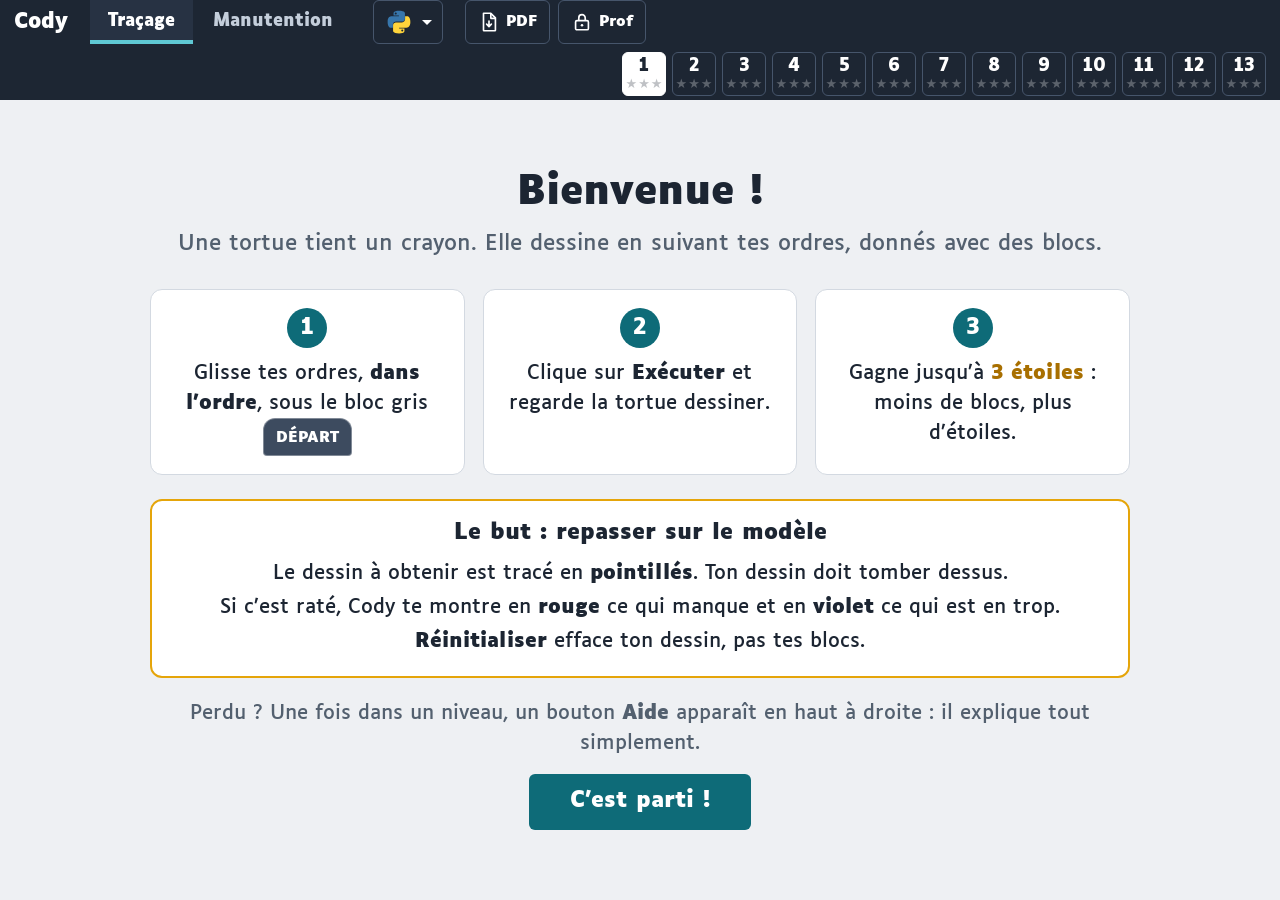
==== commit 13858610: "Traçage : accueil et aide pour débutants, comme à la manutention Logique de l'aide mise en commun (A" ====
--- a/index.html
+++ b/index.html
@@ -26,6 +26,112 @@
   <div class="outils-export" id="outils-export"></div>
   <nav class="niveaux" id="niveaux" aria-label="Niveaux"></nav>
 </header>
+
+<!-- Page d'accueil, à la première visite : très courte. Les explications sont dans l'aide (#aide) -->
+<article class="intro" id="intro" aria-labelledby="intro-titre" hidden>
+  <div class="intro-page">
+    <h2 id="intro-titre">Bienvenue !</h2>
+    <p class="intro-chapeau">Une tortue tient un crayon. Elle dessine en suivant tes ordres, donnés avec des blocs.</p>
+
+    <ol class="intro-etapes">
+      <li><span class="intro-num" aria-hidden="true">1</span><span>Glisse tes ordres, <strong>dans l'ordre</strong>, sous le bloc gris <span class="mb mb-depart">DÉPART</span></span></li>
+      <li><span class="intro-num" aria-hidden="true">2</span><span>Clique sur <strong>Exécuter</strong> et regarde la tortue dessiner.</span></li>
+      <li><span class="intro-num" aria-hidden="true">3</span><span>Gagne jusqu'à <span class="intro-or">3 étoiles</span> : moins de blocs, plus d'étoiles.</span></li>
+    </ol>
+
+    <section class="intro-regle">
+      <h3>Le but : repasser sur le modèle</h3>
+      <p>Le dessin à obtenir est tracé en <strong>pointillés</strong>. Ton dessin doit tomber dessus.</p>
+      <p>Si c'est raté, Cody te montre en <strong>rouge</strong> ce qui manque et en <strong>violet</strong> ce qui est en trop.</p>
+      <p><strong>Réinitialiser</strong> efface ton dessin, pas tes blocs.</p>
+    </section>
+
+    <p class="intro-aide">Perdu ? Une fois dans un niveau, un bouton <strong>Aide</strong> apparaît en haut à droite : il explique tout simplement.</p>
+    <button class="btn btn-go" id="commencer" type="button">C'est parti !</button>
+  </div>
+</article>
+
+<!-- Aide, pendant les niveaux : un sujet à la fois, pour débutants (Atelier.aide). Seuls les sujets
+     utiles au niveau ouvert sont proposés (data-blocs : un de ces blocs dans la boîte) -->
+<dialog class="aide" id="aide" aria-labelledby="aide-titre">
+  <div class="aide-carte">
+    <div class="aide-tete">
+      <h2 id="aide-titre">Aide</h2>
+      <button class="aide-fermer" type="button" data-fermer aria-label="Fermer l'aide" title="Fermer (Échap)">×</button>
+    </div>
+    <div class="aide-corps">
+      <div class="aide-onglets" role="tablist" aria-orientation="vertical" aria-label="Sujets">
+        <button type="button" role="tab" id="t-bases" aria-controls="p-bases" data-sujet="bases">Les blocs</button>
+        <button type="button" role="tab" id="t-bouger" aria-controls="p-bouger" data-sujet="bouger">Avancer et tourner</button>
+        <button type="button" role="tab" id="t-repeter" aria-controls="p-repeter" data-sujet="repeter">Répéter (les boucles)</button>
+        <button type="button" role="tab" id="t-crayon" aria-controls="p-crayon" data-sujet="crayon">Le crayon</button>
+      </div>
+
+      <section class="aide-page" role="tabpanel" id="p-bases" aria-labelledby="t-bases">
+        <h3>Un programme, c'est une recette</h3>
+        <p>Une liste d'ordres, lus <strong>un par un, de haut en bas</strong>. La tortue fait exactement ce qui est écrit : ni plus, ni moins.</p>
+        <div class="aide-exemple">
+          <div class="mini-blocs" aria-label="Exemple de programme">
+            <span class="mb mb-depart">DÉPART</span>
+            <span class="mb mb-mouvement">avancer de 100 pas</span>
+            <span class="mb mb-mouvement">tourner à gauche ↺ de 90 °</span>
+            <span class="mb mb-mouvement">avancer de 50 pas</span>
+          </div>
+          <p>Ici : un trait de 100 pas, un virage, puis un trait de 50 pas. Ça fait un « L ».</p>
+        </div>
+        <ul class="aide-liste">
+          <li><strong>Glisse</strong> les blocs de la boîte vers ton programme et <strong>accroche-les sous DÉPART</strong>, dans l'ordre.</li>
+          <li>Un bloc <strong>grisé</strong> n'est pas accroché : il ne fait rien.</li>
+          <li>Pendant l'exécution, le bloc en cours a un <strong>cadre jaune</strong>.</li>
+          <li>Pour changer un nombre, clique dessus et tape le nouveau.</li>
+        </ul>
+      </section>
+
+      <section class="aide-page" role="tabpanel" id="p-bouger" aria-labelledby="t-bouger" hidden>
+        <h3>Avancer et tourner : se mettre à la place de la tortue</h3>
+        <p>La tortue avance <strong>droit devant elle</strong>, dans le sens où elle regarde. Pour changer de direction, elle tourne <strong>sur place</strong>, sans dessiner.</p>
+        <p class="aide-astuce">Droite et gauche, ce sont <strong>les siennes</strong>, pas les tiennes. Si elle descend vers le bas de l'écran, sa droite est à ta gauche !</p>
+        <dl class="aide-def">
+          <dt><span class="mb mb-mouvement">tourner de 90 °</span></dt><dd>Un quart de tour : un coin de carré.</dd>
+          <dt><span class="mb mb-mouvement">tourner de 180 °</span></dt><dd>Un demi-tour : elle repart d'où elle vient.</dd>
+          <dt><span class="mb mb-mouvement">tourner de 360 °</span></dt><dd>Un tour complet : elle regarde de nouveau devant elle.</dd>
+        </dl>
+        <p>Sur la grille, les traits épais sont espacés de 50 pas, les traits fins de 10 pas.</p>
+      </section>
+
+      <section class="aide-page" role="tabpanel" id="p-repeter" aria-labelledby="t-repeter" data-blocs="repeter" hidden>
+        <h3>Répéter : ne pas écrire dix fois la même chose</h3>
+        <p>Une <strong>boucle</strong> refait les blocs rangés <strong>dans</strong> sa mâchoire. Comme une chanson : « refrain, 3 fois ».</p>
+        <div class="aide-exemple">
+          <div class="mini-blocs" aria-label="Exemple de boucle">
+            <span class="mb mb-boucle">répéter 4 fois</span>
+            <span class="mb-dans mb-dans-boucle"><span class="mb mb-mouvement">avancer de 100 pas</span><span class="mb mb-mouvement">tourner à droite ↻ de 90 °</span></span>
+            <span class="mb mb-boucle mb-fond"></span>
+          </div>
+          <p>2 blocs dedans, joués 4 fois : 4 côtés et 4 coins, donc un carré, avec seulement 3 blocs.</p>
+        </div>
+        <p class="aide-astuce">Pour trouver ce qui se répète, cherche le <strong>morceau</strong> du dessin qui revient plusieurs fois : un côté et un coin, une marche d'escalier…</p>
+        <p>Une boucle peut même en contenir une autre.</p>
+      </section>
+
+      <section class="aide-page" role="tabpanel" id="p-crayon" aria-labelledby="t-crayon" data-blocs="stylo couleur epaisseur" hidden>
+        <h3>Le crayon : dessiner ou pas, et en quelle couleur</h3>
+        <p>Au départ, le crayon est <strong>baissé</strong> : la tortue dessine partout où elle passe.</p>
+        <dl class="aide-def">
+          <dt><span class="mb mb-stylo">lever le crayon</span></dt><dd>Elle se déplace <strong>sans dessiner</strong>, comme quand tu lèves ton stylo de la feuille.</dd>
+          <dt><span class="mb mb-stylo">baisser le crayon</span></dt><dd>Elle dessine de nouveau.</dd>
+          <dt><span class="mb mb-stylo">couleur du crayon</span></dt><dd>Change la couleur des traits <strong>suivants</strong>. Ce qui est déjà dessiné ne change pas.</dd>
+          <dt><span class="mb mb-stylo">épaisseur du trait</span></dt><dd>Trait plus fin ou plus gros.</dd>
+        </dl>
+        <p class="aide-astuce">Un réglage du crayon reste valable jusqu'au prochain bloc qui le change.</p>
+      </section>
+    </div>
+    <div class="aide-pied">
+      <button class="btn btn-sec" id="revoir-accueil" type="button">Revoir l'accueil</button>
+      <button class="btn btn-go" type="button" data-fermer>J'ai compris</button>
+    </div>
+  </div>
+</dialog>
 
 <main class="jeu">
   <section class="carte" aria-labelledby="titre-prog">
--- a/tortue.css
+++ b/tortue.css
@@ -35,6 +35,7 @@
 .niv[aria-current=true]{background:#fff;color:var(--barre);border-color:#fff}
 /* Menus de niveaux (manutention) */
 .niv.niv-intro{width:auto;padding:0 16px}
+.niv[hidden]{display:none}
 .barre{position:relative;z-index:30}
 .menu{position:relative}
 .menu summary{list-style:none;display:flex;align-items:center;gap:10px;min-height:2.75rem;padding:0 16px;border:1px solid #46556b;border-radius:6px;color:#fff;font-weight:700;cursor:pointer}
@@ -207,7 +208,12 @@
 .prof-boutons{display:flex;flex-wrap:wrap;gap:10px}
 .prof-etat{margin:10px 0 0;color:var(--doux)}
 .prof-etat:empty{display:none}
-.prof-choix[hidden],.prof-acces[hidden]{display:none}
+.prof-choix[hidden],.prof-acces[hidden],.prof-apercu[hidden]{display:none}
+.prof-planches{max-height:66vh;overflow:auto;margin-top:12px;display:grid;gap:18px}
+.prof-planches figure{margin:0;border:1px solid var(--trait);border-radius:8px;padding:10px 14px;background:#fff;color:#1c2532}
+.prof-planches h3{margin:0 0 2px;font-size:17px}
+.prof-planches figcaption{margin-bottom:8px;color:#4a5568;font-size:14px}
+.prof-planches img{display:block;max-width:100%;height:auto}
 .prof-fermer{margin-top:16px}
 .menu-python .menu-liste{position:absolute;left:0;right:auto;width:min(46rem,92vw);padding:8px;display:block}
 .python-in{position:relative}
@@ -232,30 +238,70 @@
   .carte-travail>.plateau{flex:none;height:70vw}
 }
 
-/* Page d'explications (niveau 0) */
+/* Page d'accueil (première visite) : courte, rien qui fasse peur */
 .jeu[hidden],.intro[hidden]{display:none}
 .intro{flex:1;min-height:0;overflow-y:auto;display:flex;padding:16px}
-.intro-page{width:100%;max-width:1660px;margin:auto;text-align:center;font-size:20px;line-height:1.7}
-.intro h2{font-size:38px}
-.intro h3{margin:0 0 10px;font-size:22px;color:var(--accent)}
+.intro-page{width:100%;max-width:980px;margin:auto;text-align:center;font-size:20px;line-height:1.5}
+.intro h2{font-size:40px}
+.intro h3{margin:0 0 8px;font-size:22px}
 .intro p{margin:4px 0}
-.intro .intro-chapeau{margin-top:10px;color:var(--doux)}
-.intro-regle{margin:28px auto 0;max-width:860px;padding:22px 30px;border-radius:12px;border:2px solid #e5a50a;background:var(--carte)}
-.intro .intro-regle h3{color:var(--ink);font-size:28px}
-.intro-cartes{display:grid;grid-template-columns:minmax(0,1fr) minmax(0,2.75fr) minmax(0,1fr);gap:24px;margin-top:30px;text-align:left}
-.intro-cartes .carte{padding:20px 24px;display:block}
-.intro-cartes dl{margin:0}
-.intro-cartes dt{font-weight:700}
-.intro-cartes dd{margin:0 0 12px;color:var(--doux);line-height:1.45}
-.intro-cartes dd:last-child{margin-bottom:0}
-.intro-postes{list-style:none;margin:0;padding:0}
-.intro-postes li{display:flex;align-items:center;gap:14px;margin-bottom:14px;font-size:17px;line-height:1.4}
-.intro-postes li:last-child{margin-bottom:0}
-.intro-postes svg{flex:0 0 108px;width:108px}
-.intro .intro-etoiles{margin-top:30px}
-.intro-etoiles span{color:#e5a50a;margin-right:8px}
-.intro .btn-go{margin:24px auto 0;display:flex;font-size:20px;min-height:3.25rem;padding:0 34px}
-@media (max-width:1000px){.intro-cartes{grid-template-columns:minmax(0,1fr)}}
+.intro .intro-chapeau{margin-top:12px;color:var(--doux);font-size:22px}
+.intro-etapes{list-style:none;margin:28px 0 0;padding:0;display:grid;grid-template-columns:repeat(3,minmax(0,1fr));gap:18px}
+.intro-etapes li{display:flex;flex-direction:column;align-items:center;gap:10px;padding:18px 16px;border-radius:12px;
+  background:var(--carte);border:1px solid var(--trait)}
+.intro-num{display:grid;place-items:center;width:2.5rem;height:2.5rem;border-radius:50%;background:var(--accent-plein);
+  color:#fff;font-weight:700;font-size:22px}
+.intro-or{color:light-dark(#a86f00,#f2b633);font-weight:700}
+.intro-regle{margin:24px auto 0;padding:16px 26px;border-radius:12px;border:2px solid #e5a50a;background:var(--carte)}
+.intro .intro-aide{margin-top:20px;color:var(--doux)}
+.intro .btn-go{margin:16px auto 0;display:flex;font-size:22px;min-height:3.5rem;padding:0 40px}
+@media (max-width:800px){.intro-etapes{grid-template-columns:minmax(0,1fr)}}
+
+/* Aide (pendant les niveaux) : fenêtre, sujets à gauche, un seul affiché */
+.aide{border:0;padding:0;background:transparent;color:var(--ink);width:min(64rem,94vw);max-height:92vh}
+.aide::backdrop{background:rgba(8,12,18,.6)}
+.aide-carte{background:var(--carte);border:1px solid var(--trait);border-top:6px solid var(--accent-plein);border-radius:12px;
+  display:flex;flex-direction:column;max-height:92vh;font-size:18px;line-height:1.5}
+.aide-tete{display:flex;align-items:center;justify-content:space-between;padding:14px 18px 10px 26px}
+.aide-tete h2{font-size:26px}
+.aide-fermer{width:2.75rem;height:2.75rem;border:0;border-radius:6px;background:transparent;color:var(--doux);font-size:30px;
+  line-height:1;cursor:pointer}
+.aide-fermer:hover{background:var(--fond2);color:var(--ink)}
+.aide-corps{display:grid;grid-template-columns:15rem minmax(0,1fr);gap:24px;padding:0 26px;min-height:0;overflow:hidden;flex:1}
+.aide-onglets{display:flex;flex-direction:column;gap:4px}
+.aide-onglets button{text-align:left;min-height:2.75rem;padding:6px 14px;border:0;border-left:4px solid transparent;
+  border-radius:0 6px 6px 0;background:transparent;color:var(--doux);font-weight:700;cursor:pointer}
+.aide-onglets button:hover{background:var(--fond2);color:var(--ink)}
+.aide-onglets button[aria-selected=true]{background:var(--fond2);color:var(--ink);border-left-color:var(--accent)}
+.aide-onglets button[hidden]{display:none}
+.aide-page{overflow-y:auto;min-height:29rem;padding-bottom:8px}
+.aide-page[hidden]{display:none}
+.aide-page h3{margin:0 0 10px;font-size:22px;color:var(--accent)}
+.aide-page p{margin:0 0 10px}
+.aide-liste{margin:12px 0 0;padding-left:1.2em}
+.aide-liste li{margin-bottom:6px}
+.aide-astuce{padding:10px 16px;border-radius:8px;background:var(--fond2);border-left:4px solid #e5a50a}
+.aide-exemple{display:flex;align-items:center;gap:24px;margin:12px 0 14px}
+.aide-exemple>p{color:var(--doux);margin:0}
+.aide-def{display:grid;grid-template-columns:auto minmax(0,1fr);gap:10px 18px;align-items:center;margin:12px 0 14px}
+.aide-def dd{margin:0}
+.aide .intro-postes{list-style:none;margin:0 0 14px;padding:0}
+.aide .intro-postes li{display:flex;align-items:center;gap:16px;margin-bottom:14px}
+.aide .intro-postes svg{flex:0 0 120px;width:120px}
+.aide-pied{display:flex;justify-content:space-between;gap:12px;padding:14px 26px 20px;border-top:1px solid var(--trait);margin-top:8px}
+/* Blocs miniatures (mêmes couleurs que les vrais, atelier.js) */
+.mini-blocs{display:flex;flex-direction:column;align-items:flex-start;flex:none}
+.mb{display:inline-block;padding:5px 12px;border-radius:4px;color:#fff;font-size:15px;font-weight:700;white-space:nowrap;
+  border:1px solid rgba(255,255,255,.35)}
+.mini-blocs>.mb+.mb,.mini-blocs>.mb-dans+.mb{margin-top:-1px}
+.mb-depart{background:#3d4b5f;border-radius:12px 12px 4px 4px;padding-top:8px}
+.mb-mouvement{background:#0e6b78}.mb-stylo{background:#5d4e8c}.mb-boucle{background:#9a5b0b}
+.mb-tantque{background:#3d7128}.mb-condition{background:#a32f63}.mb-sinon{background:#701e43}.mb-variable{background:#2457a6}
+.mb-dans{display:flex;flex-direction:column;align-items:flex-start;padding:2px 0 2px 16px;border-left:14px solid}
+.mb-dans-boucle{border-color:#9a5b0b}.mb-dans-condition{border-color:#a32f63}.mb-dans-sinon{border-color:#701e43}
+.mb-fond{width:5rem;height:14px;padding:0}
+@media (max-width:900px){.aide-corps{grid-template-columns:minmax(0,1fr)}.aide-onglets{flex-direction:row;flex-wrap:wrap}
+  .aide-exemple{flex-direction:column;align-items:flex-start}}
 
 /* Écran de réussite */
 .fete{border:0;padding:0;margin:0;width:100vw;height:100vh;max-width:100vw;max-height:100vh;background:transparent;color:var(--ink);overflow:hidden}
@@ -280,10 +326,17 @@
 .blocklyText,.blocklyFlyoutLabelText{font-family:Luciole,system-ui,sans-serif!important}
 .blocklyMainBackground{stroke:none}
 .cody-sinon{fill:#701c42;stroke:rgba(255,255,255,.85);stroke-width:1.6px}
-.blocklyHighlighted>.cody-sinon{stroke:#ffd23f;stroke-width:4.5px}
 .blocklyDisabled>.cody-sinon,.blocklyDisabledPattern>.cody-sinon{display:none}
 /* Contour clair autour de chaque bloc : les imbrications se voient, même entre blocs de même couleur */
 .blocklyDraggable:not(.blocklyDisabled)>.blocklyPath{stroke:rgba(255,255,255,.85);stroke-width:1.6px}
 .blocklyFlyout .blocklyDraggable>.blocklyPath{stroke:rgba(255,255,255,.55)}
-/* Bloc en cours ou fautif : cadre jaune épais, texte toujours lisible (le voile par défaut l'effaçait) */
-.blocklyHighlighted>.blocklyPath{filter:none!important;stroke:#ffd23f!important;stroke-width:4.5px!important}
+/* Bloc en cours : cadre jaune épais et halo (demande de l'enseignant : le cadre seul se voyait mal) */
+.blocklyHighlighted>.blocklyPath{filter:drop-shadow(0 0 5px #ffd23f) drop-shadow(0 0 2px #ffd23f)!important;stroke:#ffd23f!important;stroke-width:6px!important}
+.blocklyHighlighted>.cody-sinon{stroke-width:6px}
+/* Bloc où le programme s'est arrêté : cadre rouge clignotant */
+.bloc-fautif>.blocklyPath,.bloc-fautif>.cody-sinon{stroke:#ff2d20!important;stroke-width:6px!important;
+  filter:drop-shadow(0 0 6px #ff2d20)!important;animation:fautif 1s ease-in-out infinite}
+@keyframes fautif{50%{stroke:#ffd0cc;filter:none}}
+@media (prefers-reduced-motion:reduce){.bloc-fautif>.blocklyPath,.bloc-fautif>.cody-sinon{animation:none}}
+/* Nom de variable dans une consigne ou un indice : italique, même bleu que les blocs « variable » */
+var.nom-var{font-style:italic;font-weight:700;color:light-dark(#2457a6,#8fb4ff)}
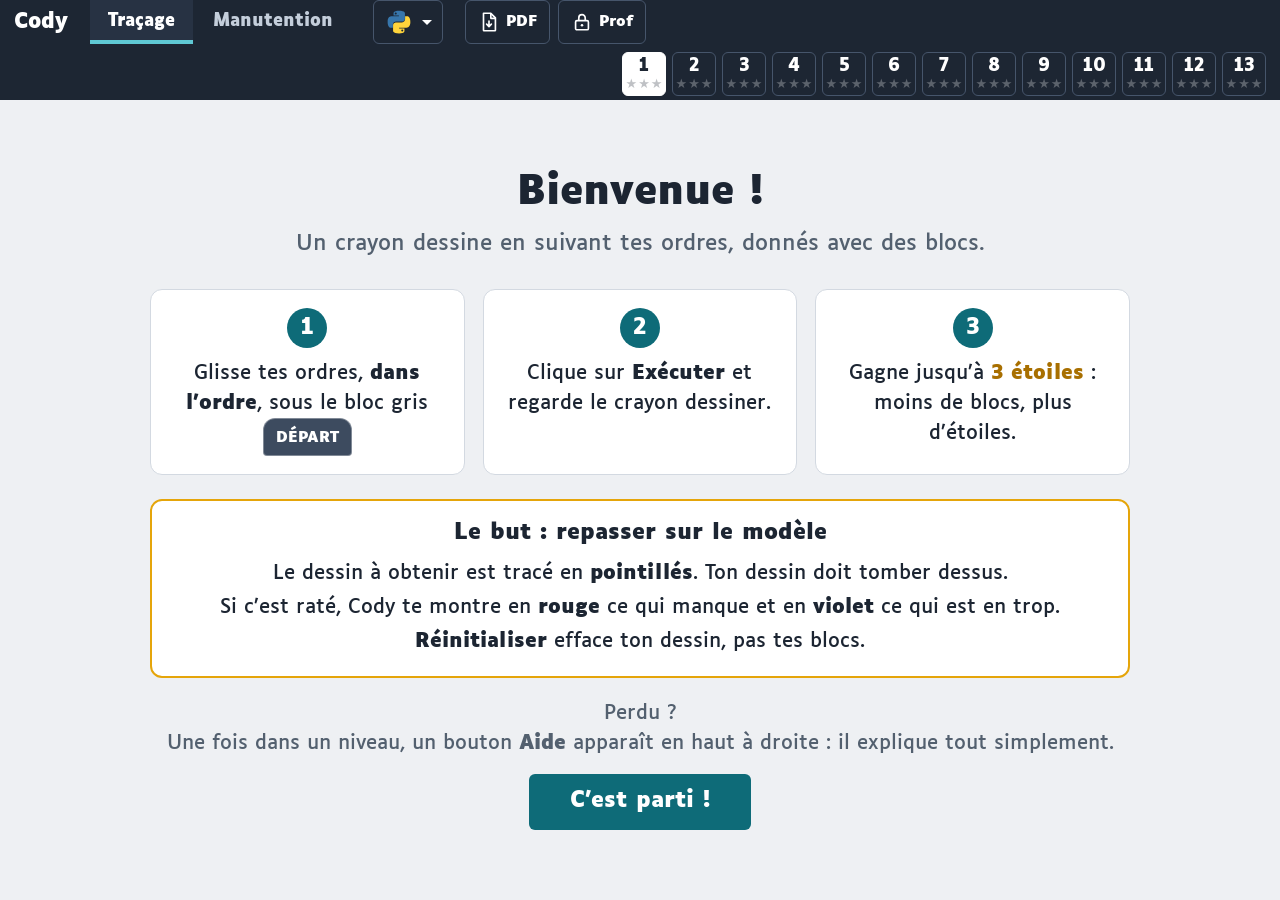
==== commit 15c63360: "Traçage : le crayon remplace la tortue dans l'accueil et l'aide ; « Perdu ? » sur sa ligne Co-Author" ====
--- a/index.html
+++ b/index.html
@@ -31,11 +31,11 @@
 <article class="intro" id="intro" aria-labelledby="intro-titre" hidden>
   <div class="intro-page">
     <h2 id="intro-titre">Bienvenue !</h2>
-    <p class="intro-chapeau">Une tortue tient un crayon. Elle dessine en suivant tes ordres, donnés avec des blocs.</p>
+    <p class="intro-chapeau">Un crayon dessine en suivant tes ordres, donnés avec des blocs.</p>
 
     <ol class="intro-etapes">
       <li><span class="intro-num" aria-hidden="true">1</span><span>Glisse tes ordres, <strong>dans l'ordre</strong>, sous le bloc gris <span class="mb mb-depart">DÉPART</span></span></li>
-      <li><span class="intro-num" aria-hidden="true">2</span><span>Clique sur <strong>Exécuter</strong> et regarde la tortue dessiner.</span></li>
+      <li><span class="intro-num" aria-hidden="true">2</span><span>Clique sur <strong>Exécuter</strong> et regarde le crayon dessiner.</span></li>
       <li><span class="intro-num" aria-hidden="true">3</span><span>Gagne jusqu'à <span class="intro-or">3 étoiles</span> : moins de blocs, plus d'étoiles.</span></li>
     </ol>
 
@@ -46,7 +46,7 @@
       <p><strong>Réinitialiser</strong> efface ton dessin, pas tes blocs.</p>
     </section>
 
-    <p class="intro-aide">Perdu ? Une fois dans un niveau, un bouton <strong>Aide</strong> apparaît en haut à droite : il explique tout simplement.</p>
+    <p class="intro-aide">Perdu ?<br>Une fois dans un niveau, un bouton <strong>Aide</strong> apparaît en haut à droite : il explique tout simplement.</p>
     <button class="btn btn-go" id="commencer" type="button">C'est parti !</button>
   </div>
 </article>
@@ -69,7 +69,7 @@
 
       <section class="aide-page" role="tabpanel" id="p-bases" aria-labelledby="t-bases">
         <h3>Un programme, c'est une recette</h3>
-        <p>Une liste d'ordres, lus <strong>un par un, de haut en bas</strong>. La tortue fait exactement ce qui est écrit : ni plus, ni moins.</p>
+        <p>Une liste d'ordres, lus <strong>un par un, de haut en bas</strong>. Le crayon fait exactement ce qui est écrit : ni plus, ni moins.</p>
         <div class="aide-exemple">
           <div class="mini-blocs" aria-label="Exemple de programme">
             <span class="mb mb-depart">DÉPART</span>
@@ -88,13 +88,13 @@
       </section>
 
       <section class="aide-page" role="tabpanel" id="p-bouger" aria-labelledby="t-bouger" hidden>
-        <h3>Avancer et tourner : se mettre à la place de la tortue</h3>
-        <p>La tortue avance <strong>droit devant elle</strong>, dans le sens où elle regarde. Pour changer de direction, elle tourne <strong>sur place</strong>, sans dessiner.</p>
-        <p class="aide-astuce">Droite et gauche, ce sont <strong>les siennes</strong>, pas les tiennes. Si elle descend vers le bas de l'écran, sa droite est à ta gauche !</p>
+        <h3>Avancer et tourner : se mettre à la place du crayon</h3>
+        <p>Le crayon avance <strong>droit devant lui</strong>, dans le sens de sa pointe. Pour changer de direction, il tourne <strong>sur place</strong>, sans dessiner.</p>
+        <p class="aide-astuce">Droite et gauche, ce sont <strong>celles du crayon</strong>, pas les tiennes. Si sa pointe descend vers le bas de l'écran, sa droite est à ta gauche !</p>
         <dl class="aide-def">
           <dt><span class="mb mb-mouvement">tourner de 90 °</span></dt><dd>Un quart de tour : un coin de carré.</dd>
-          <dt><span class="mb mb-mouvement">tourner de 180 °</span></dt><dd>Un demi-tour : elle repart d'où elle vient.</dd>
-          <dt><span class="mb mb-mouvement">tourner de 360 °</span></dt><dd>Un tour complet : elle regarde de nouveau devant elle.</dd>
+          <dt><span class="mb mb-mouvement">tourner de 180 °</span></dt><dd>Un demi-tour : il repart d'où il vient.</dd>
+          <dt><span class="mb mb-mouvement">tourner de 360 °</span></dt><dd>Un tour complet : il pointe de nouveau dans le même sens.</dd>
         </dl>
         <p>Sur la grille, les traits épais sont espacés de 50 pas, les traits fins de 10 pas.</p>
       </section>
@@ -116,10 +116,10 @@
 
       <section class="aide-page" role="tabpanel" id="p-crayon" aria-labelledby="t-crayon" data-blocs="stylo couleur epaisseur" hidden>
         <h3>Le crayon : dessiner ou pas, et en quelle couleur</h3>
-        <p>Au départ, le crayon est <strong>baissé</strong> : la tortue dessine partout où elle passe.</p>
+        <p>Au départ, le crayon est <strong>baissé</strong> : il dessine partout où il passe.</p>
         <dl class="aide-def">
-          <dt><span class="mb mb-stylo">lever le crayon</span></dt><dd>Elle se déplace <strong>sans dessiner</strong>, comme quand tu lèves ton stylo de la feuille.</dd>
-          <dt><span class="mb mb-stylo">baisser le crayon</span></dt><dd>Elle dessine de nouveau.</dd>
+          <dt><span class="mb mb-stylo">lever le crayon</span></dt><dd>Il se déplace <strong>sans dessiner</strong>, comme quand tu lèves ton stylo de la feuille.</dd>
+          <dt><span class="mb mb-stylo">baisser le crayon</span></dt><dd>Il dessine de nouveau.</dd>
           <dt><span class="mb mb-stylo">couleur du crayon</span></dt><dd>Change la couleur des traits <strong>suivants</strong>. Ce qui est déjà dessiné ne change pas.</dd>
           <dt><span class="mb mb-stylo">épaisseur du trait</span></dt><dd>Trait plus fin ou plus gros.</dd>
         </dl>
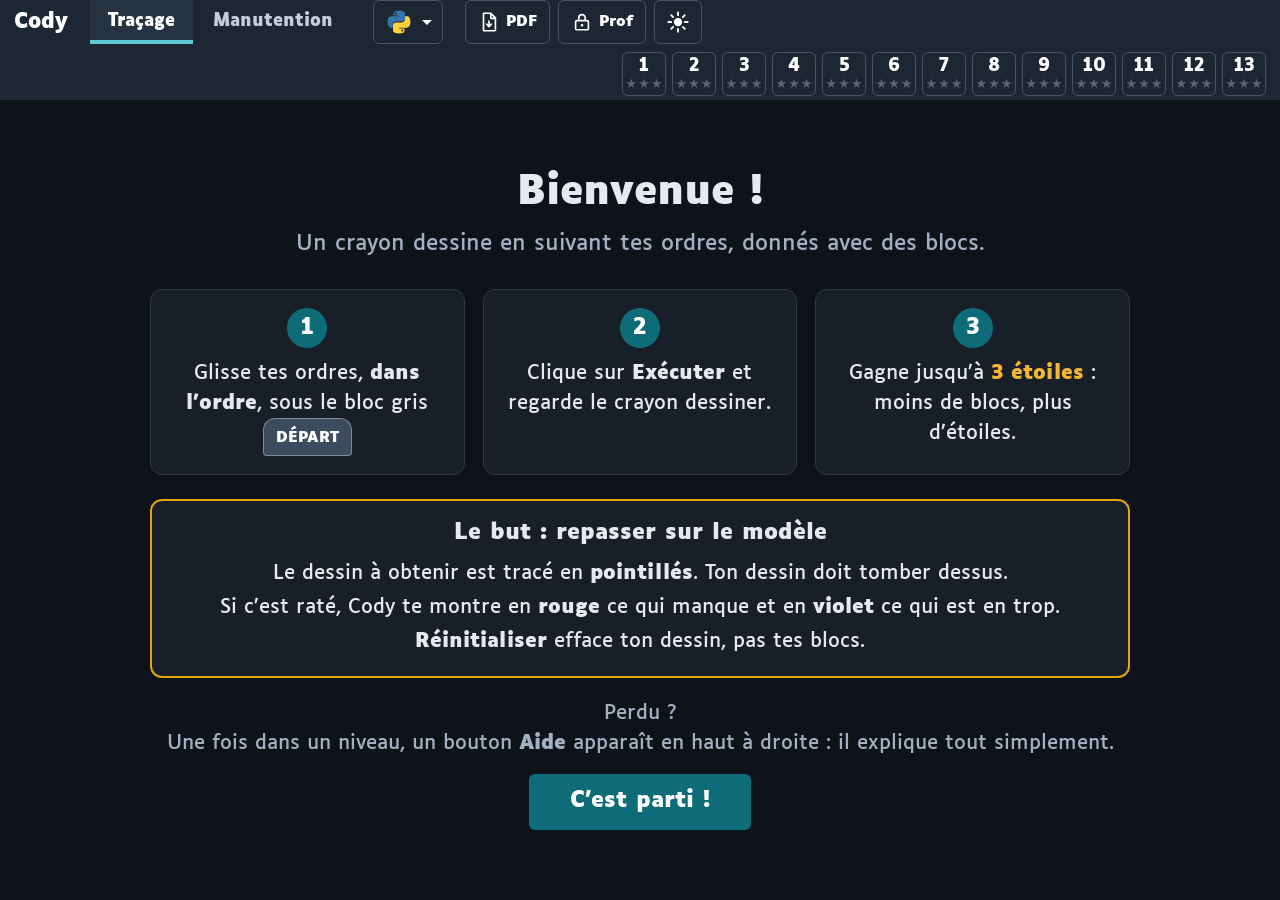
==== commit e659515d: "Explication de chaque bloc au survol (infobulle pour débutants, « les blocs rangés DEDANS ») Co-Auth" ====
--- a/index.html
+++ b/index.html
@@ -81,6 +81,7 @@
         </div>
         <ul class="aide-liste">
           <li><strong>Glisse</strong> les blocs de la boîte vers ton programme et <strong>accroche-les sous DÉPART</strong>, dans l'ordre.</li>
+          <li>Laisse la souris <strong>sur un bloc</strong> : une bulle explique à quoi il sert.</li>
           <li>Un bloc <strong>grisé</strong> n'est pas accroché : il ne fait rien.</li>
           <li>Pendant l'exécution, le bloc en cours a un <strong>cadre jaune</strong>.</li>
           <li>Pour changer un nombre, clique dessus et tape le nouveau.</li>
--- a/tortue.css
+++ b/tortue.css
@@ -6,7 +6,8 @@
 */
 @font-face{font-family:Luciole;src:url(fonts/Luciole-Regular.woff2) format("woff2");font-weight:400;font-display:swap}
 @font-face{font-family:Luciole;src:url(fonts/Luciole-Bold.woff2) format("woff2");font-weight:700;font-display:swap}
-:root{color-scheme:light dark;
+:root{color-scheme:dark; /* sombre par défaut, avant même atelier.js (pas d'éclair blanc) */
+
   --bg:light-dark(#eef0f3,#0e131a);--carte:light-dark(#ffffff,#181f29);--ink:light-dark(#1c2532,#e5eaf1);
   --doux:light-dark(#53606f,#a3b0c1);--trait:light-dark(#d3d9e1,#2c3746);--fond2:light-dark(#f3f5f8,#212a36);
   --barre:#1d2633;--accent:light-dark(#0e6b78,#5fc8d4);--accent-plein:#0e6b78;
@@ -340,3 +341,9 @@
 @media (prefers-reduced-motion:reduce){.bloc-fautif>.blocklyPath,.bloc-fautif>.cody-sinon{animation:none}}
 /* Nom de variable dans une consigne ou un indice : italique, même bleu que les blocs « variable » */
 var.nom-var{font-style:italic;font-weight:700;color:light-dark(#2457a6,#8fb4ff)}
+
+/* Explications des blocs au survol (Atelier.expliquer) : carte lisible, même style que l'aide */
+body .blocklyTooltipDiv{font:16px/1.45 Luciole,system-ui,sans-serif;background:var(--carte);color:var(--ink);opacity:1;
+  border:1px solid var(--trait);border-left:5px solid #e5a50a;border-radius:8px;padding:10px 14px;max-width:24rem;
+  box-shadow:0 8px 24px rgba(0,0,0,.28)}
+body .blocklyTooltipDiv strong{color:var(--accent)}
